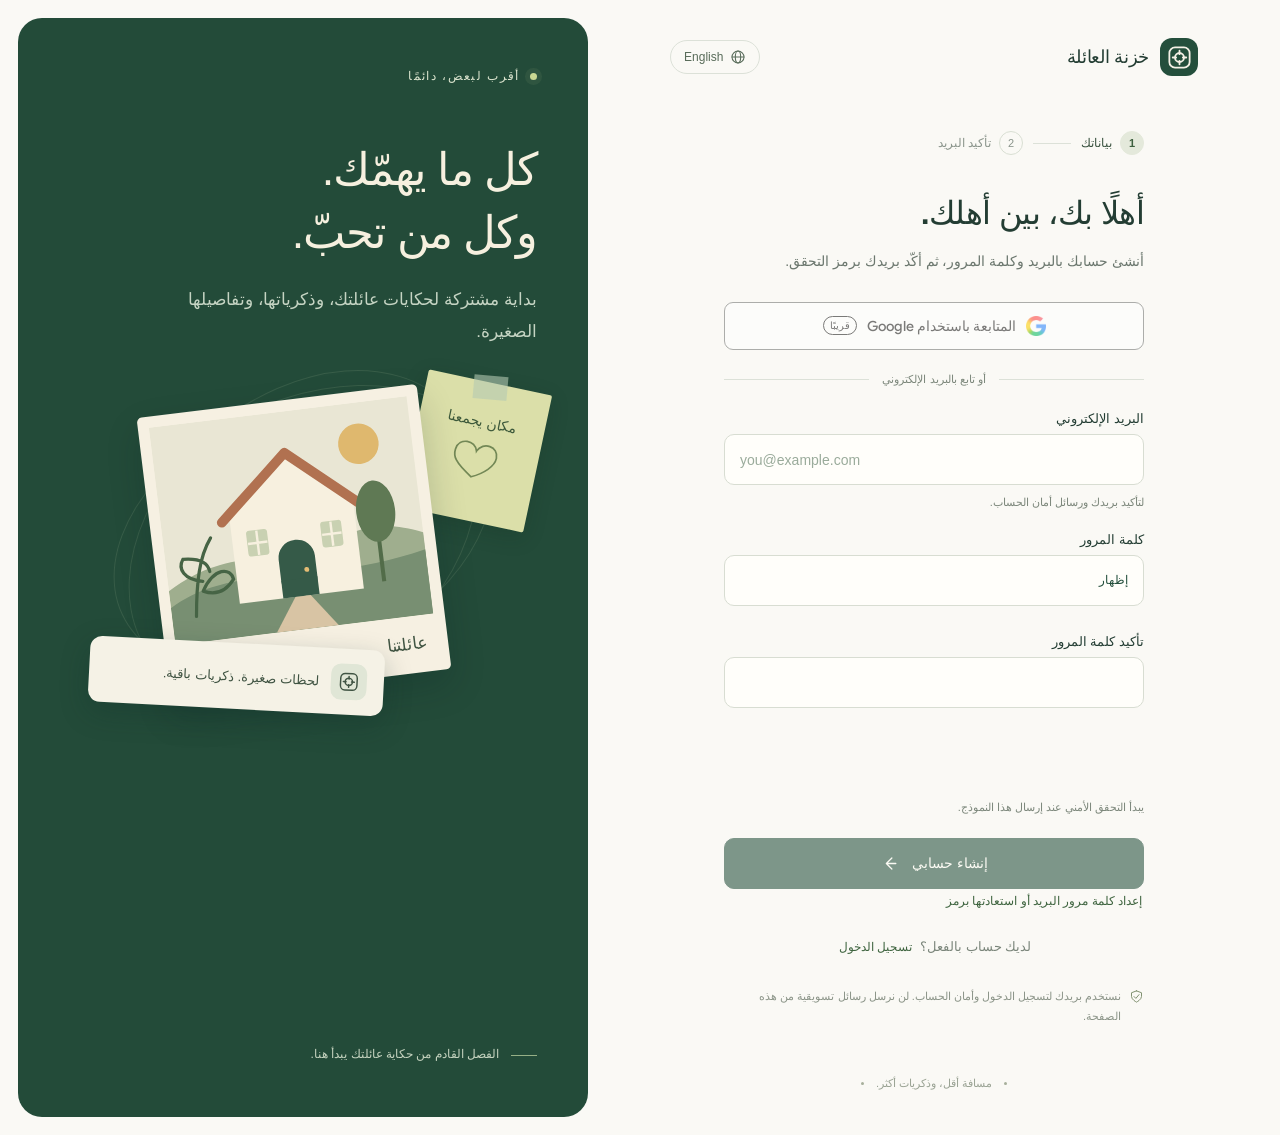
==== index.html @ 89967d1d "Publish complete Family Vault RE website" ====
<!doctype html>
<html lang="ar" dir="rtl">
<head>
  <meta charset="utf-8">
  <meta name="viewport" content="width=device-width, initial-scale=1">
  <meta name="color-scheme" content="light">
  <meta name="referrer" content="strict-origin-when-cross-origin">
  <meta http-equiv="Content-Security-Policy" content="default-src 'self'; base-uri 'none'; object-src 'none'; form-action 'self'; script-src 'self' https://challenges.cloudflare.com; style-src 'self' 'unsafe-inline'; frame-src https://challenges.cloudflare.com; connect-src 'self' https://huyjbntitgxqchnmwcvg.supabase.co https://challenges.cloudflare.com; img-src 'self' data:; font-src 'self'">
  <meta name="description" content="أنشئ حسابك في خزنة العائلة باستخدام رمز تحقق يُرسل إلى بريدك الإلكتروني.">
  <title>أنشئ حسابك · خزنة العائلة</title>
  <link rel="icon" href="assets/favicon.svg" type="image/svg+xml">
  <link rel="stylesheet" href="styles.css">
  <link rel="stylesheet" href="oauth.css">
  <link rel="stylesheet" href="password.css">
  <link rel="preconnect" href="https://challenges.cloudflare.com">
  <script type="module" src="assets/app.js?v=ab062a58aeb7a059"></script>
</head>
<body>
  <svg class="icon-library" xmlns="http://www.w3.org/2000/svg" aria-hidden="true">
    <symbol id="i-vault" viewBox="0 0 24 24"><rect x="3" y="3" width="18" height="18" rx="5"/><circle cx="12" cy="12" r="4"/><path d="M12 6v3m0 6v3m-6-6h3m6 0h3"/></symbol>
    <symbol id="i-arrow" viewBox="0 0 24 24"><path d="m9 5 7 7-7 7M4 12h12"/></symbol>
    <symbol id="i-check" viewBox="0 0 24 24"><path d="m5 12 4 4L19 6"/></symbol>
    <symbol id="i-mail" viewBox="0 0 24 24"><rect x="3" y="5" width="18" height="14" rx="3"/><path d="m4 7 8 6 8-6"/></symbol>
    <symbol id="i-key" viewBox="0 0 24 24"><circle cx="8" cy="9" r="5"/><path d="m12 13 8 8m-3-3 3-3m-6 0 3-3M7 8h.01"/></symbol>
    <symbol id="i-shield" viewBox="0 0 24 24"><path d="m12 3 8 3v6c0 5-8 9-8 9S4 17 4 12V6l8-3Z"/><path d="m8 12 3 3 5-6"/></symbol>
    <symbol id="i-globe" viewBox="0 0 24 24"><circle cx="12" cy="12" r="9"/><ellipse cx="12" cy="12" rx="4" ry="9"/><path d="M3 12h18"/></symbol>
  </svg>
  <main class="layout">
    <aside class="story" aria-labelledby="story-title">
      <div class="story-top"><span class="story-dot"></span><span data-i18n="storyEyebrow">أقرب لبعض، دائمًا</span></div>
      <div class="story-copy">
        <h1 id="story-title" data-i18n="storyTitle">كل ما يهمّك.
وكل من تحبّ.</h1>
        <p data-i18n="storyText">بداية مشتركة لحكايات عائلتك، وذكرياتها، وتفاصيلها الصغيرة.</p>
      </div>
      <div class="memory-scene" aria-hidden="true">
        <div class="orbit orbit-one"></div><div class="orbit orbit-two"></div>
        <div class="small-note"><span class="note-pin"></span><span data-i18n="memoryLabel">مكان يجمعنا</span><svg class="note-heart" viewBox="0 0 70 60"><path d="M35 51C10 36 6 29 7 19c2-17 24-17 28-3C41 1 63 4 63 20c0 11-12 23-28 31Z"/></svg></div>
        <div class="memory-photo">
          <svg class="house-art" viewBox="0 0 320 270" fill="none">
            <rect width="320" height="270" fill="#e9e6d4"/><circle cx="254" cy="51" r="25" fill="#dfb86e"/>
            <path d="M0 203c76-45 136-18 175-28 46-12 82-34 145-6v101H0Z" fill="#9fae8e"/>
            <path d="M0 224c84-48 174-3 320-34v80H0Z" fill="#788f72"/>
            <path d="m85 123 77-66 77 66v106H85V123Z" fill="#f7f0df"/>
            <path d="m75 127 87-76 88 76" stroke="#b17150" stroke-width="12" stroke-linecap="round" stroke-linejoin="round"/>
            <rect x="139" y="159" width="45" height="70" rx="22" fill="#355a48"/>
            <path d="M139 207h45v22h-45Z" fill="#355a48"/>
            <rect x="103" y="141" width="26" height="32" rx="4" fill="#c9d1b2"/><rect x="195" y="141" width="26" height="32" rx="4" fill="#c9d1b2"/>
            <path d="M116 142v30m-12-15h24m80-15v30m-12-15h24" stroke="#f7f0df" stroke-width="3"/>
            <circle cx="172" cy="197" r="3" fill="#e4bc74"/><path d="M30 238c5-41 12-72 29-94m-16 52c-23-5-29-19-21-30 21 1 30 8 31 19m-11 23c17-28 37-25 39-10-12 15-25 17-39 10" stroke="#466445" stroke-width="4" stroke-linecap="round"/>
            <path d="M265 223v-68" stroke="#526c49" stroke-width="5"/><ellipse cx="265" cy="136" rx="24" ry="38" fill="#5f7954"/>
            <path d="M154 229h19l30 41h-77Z" fill="#d8c4a4"/>
          </svg>
          <div class="photo-caption"><span data-i18n="collection">عائلتنا</span><span class="caption-spark">✳</span></div>
        </div>
        <div class="memory-tag"><span class="tag-mark"><svg class="icon"><use href="#i-vault"/></svg></span><span data-i18n="memories">لحظات صغيرة. ذكريات باقية.</span></div>
      </div>
      <div class="story-bottom"><span class="story-line"></span><p data-i18n="storyFooter">الفصل القادم من حكاية عائلتك يبدأ هنا.</p></div>
    </aside>
    <section class="auth-pane" aria-label="Family Vault account">
      <header class="topbar">
        <div class="brand"><span class="brand-icon"><svg class="icon"><use href="#i-vault"/></svg></span><span data-i18n="brand">خزنة العائلة</span></div>
        <button id="language-button" class="language-button" type="button" aria-label="Switch to English"><svg class="icon"><use href="#i-globe"/></svg><span data-i18n="language">English</span></button>
      </header>
      <div class="form-wrap">
        <noscript><p class="alert">فعّل JavaScript لاستخدام صفحة التسجيل. Enable JavaScript to create an account.</p></noscript>
        <ol class="steps" id="steps" aria-label="خطوات التسجيل">
          <li id="step-details" aria-current="step"><span class="step-number">1</span><span data-i18n="stepDetails">بياناتك</span></li>
          <li class="step-connector" aria-hidden="true"></li>
          <li id="step-verify"><span class="step-number">2</span><span data-i18n="stepVerify">تأكيد البريد</span></li>
        </ol>
        <div id="auth-screen">
          <div id="screen-icon" class="screen-icon" hidden><svg class="icon"><use href="#i-mail"/></svg></div>
          <h2 id="screen-title" tabindex="-1">أهلًا بك، بين أهلك.</h2>
          <p id="screen-description" class="description">أنشئ حسابك بالبريد وكلمة المرور، ثم أكّد بريدك برمز التحقق.</p>
          <div id="code-recipient" class="code-recipient" hidden><strong id="delivery-email" dir="ltr"></strong><button id="change-email" class="text-button" type="button" data-i18n="changeEmail">تغيير البريد</button></div>
          <p id="form-alert" class="alert" role="alert" hidden></p>
          <p id="form-notice" class="notice" role="status" hidden></p>
          <div id="social-signin" class="social-signin">
            <button id="oauth-google" class="oauth-button google-button" type="button" disabled>
              <img class="provider-logo" src="assets/google-g.png" width="20" height="20" alt="">
              <span data-i18n="googleSignin">المتابعة باستخدام Google</span><small id="oauth-google-status" data-i18n="providerSoon">قريبًا</small>
            </button>
            <button id="oauth-apple" class="oauth-button apple-button" type="button" disabled hidden>
              <svg class="provider-logo" viewBox="0 0 24 24" aria-hidden="true"><path fill="currentColor" d="M17.05 12.54c.03 3.25 2.85 4.33 2.88 4.34-.02.08-.45 1.55-1.48 3.07-.9 1.31-1.84 2.62-3.31 2.65-1.44.03-1.9-.86-3.54-.86-1.64 0-2.16.83-3.52.89-1.42.05-2.49-1.43-3.4-2.74-1.85-2.69-3.27-7.61-1.37-10.93a5.27 5.27 0 0 1 4.48-2.71c1.4-.03 2.73.95 3.59.95.85 0 2.46-1.17 4.15-1 .71.03 2.68.29 3.95 2.15-.1.06-2.37 1.38-2.34 4.19ZM14.38 3.93C15.14 3 15.65 1.7 15.51.4c-1.1.04-2.43.73-3.22 1.66-.7.82-1.31 2.13-1.14 3.39 1.23.09 2.48-.63 3.23-1.52Z"/></svg>
              <span data-i18n="appleSignin">المتابعة باستخدام Apple</span><small id="oauth-apple-status" data-i18n="providerSoon">قريبًا</small>
            </button>
            <div class="auth-divider"><span data-i18n="emailAlternative">أو تابع بالبريد الإلكتروني</span></div>
          </div>
          <form id="auth-form" novalidate method="post">
            <div id="details-fields">
              <div class="field"><label for="email" data-i18n="email">البريد الإلكتروني</label><input id="email" name="email" type="email" autocomplete="username" inputmode="email" dir="ltr" maxlength="254" placeholder="you@example.com" spellcheck="false" autocapitalize="none" aria-describedby="email-help email-error"><span id="email-help" class="field-help" data-i18n="emailHelp">لتأكيد بريدك ورسائل أمان الحساب.</span><span id="email-error" class="field-error" hidden></span></div>
              <div class="field">
                <label for="password" data-i18n="password">كلمة المرور</label>
                <div class="password-control"><input id="password" name="password" type="password" autocomplete="new-password" dir="ltr" aria-describedby="password-help password-error" spellcheck="false"><button id="toggle-password" class="password-toggle" type="button" aria-controls="password confirm-password" aria-pressed="false" data-i18n="showPassword">إظهار</button></div>
                <span id="password-help" class="field-help"></span><span id="password-error" class="field-error" hidden></span>
              </div>
              <div id="confirm-password-field" class="field"><label for="confirm-password" data-i18n="confirmPassword">تأكيد كلمة المرور</label><input id="confirm-password" name="confirm_password" type="password" autocomplete="new-password" dir="ltr" aria-describedby="confirm-password-error" spellcheck="false"><span id="confirm-password-error" class="field-error" hidden></span></div>
              <div id="unconfirmed-account" class="verification-reminder" hidden><p class="field-help" data-i18n="unconfirmedHelp">أكّد بريدك قبل تسجيل الدخول. يمكنك طلب رمز تأكيد جديد.</p><button id="send-confirmation" class="text-button" type="button" data-i18n="sendConfirmation">إرسال رمز التأكيد</button></div>
            </div>
            <div id="code-fields" hidden>
              <p id="email-setup-help" class="field-help" data-i18n="emailSetupHelp" hidden>بعد تأكيد الرمز، أكمل وسائل أمان حسابك ثم عيّن كلمة مرور الدخول بالبريد.</p>
              <div class="field"><label for="verification-code" data-i18n="codeLabel">رمز التحقق</label><input id="verification-code" name="code" class="code-input" type="text" inputmode="numeric" autocomplete="one-time-code" dir="ltr" maxlength="32" placeholder="00000000" aria-describedby="code-help code-error"><span id="code-help" class="field-help" data-i18n="codeHelp">يمكنك لصق الرمز كاملًا.</span><span id="code-error" class="field-error" hidden></span></div>
              <div class="code-timing"><span id="expiry-label"></span><button id="resend-code" class="text-button" type="button" disabled>إرسال رمز جديد</button></div>
              <p class="delivery-help" data-i18n="deliveryHelp">قد يستغرق وصول الرسالة دقيقة. تفقّد مجلد الرسائل غير المرغوب فيها إن لم تجدها.</p>
              <p class="field-help" data-i18n="existingAccountHelp">هل لديك حساب بالفعل؟ عُد إلى تسجيل الدخول باستخدام وسيلتك الحالية.</p>
              <button id="back-to-signin" class="text-button" type="button" data-i18n="signinLink">تسجيل الدخول</button>
            </div>
            <div id="challenge-area" class="challenge-area">
              <p id="resend-check-note" class="field-help" data-i18n="resendCheck" hidden>التحقق الأمني أدناه مطلوب عند إرسال رمز جديد.</p>
              <div id="turnstile-widget" dir="ltr"></div>
              <div class="captcha-status-row"><span id="captcha-status" class="field-help" role="status">يبدأ التحقق الأمني عند إرسال هذا النموذج.</span><button id="retry-captcha" class="text-button" type="button" data-i18n="retry" hidden>إعادة المحاولة</button><button id="cancel-captcha" class="text-button" type="button" data-i18n="cancelCheck" hidden>إلغاء التحقق</button></div>
              <p id="captcha-help" class="field-help" data-i18n="captchaHelp" hidden>إذا استمر التعذّر، جرّب الصفحة في Chrome أو Edge. يمكنك أيضًا الدخول باستخدام Google.</p>
            </div>
            <button id="submit-button" class="primary-button" type="submit" disabled><span id="submit-label">إنشاء حسابي</span><svg class="icon direction-arrow"><use href="#i-arrow"/></svg><span class="spinner" aria-hidden="true"></span></button>
            <button id="email-password-code" class="text-button" type="button" data-i18n="emailSetupRequest">إعداد كلمة مرور البريد أو استعادتها برمز</button>
          </form>
          <div id="account-switch" class="account-switch"><span id="mode-prompt">لديك حساب بالفعل؟</span><button id="mode-button" class="text-button" type="button">تسجيل الدخول</button></div>
          <button id="passkey-signin" class="secondary-button" type="button" hidden><svg class="icon"><use href="#i-key"/></svg><span data-i18n="passkeySignin">الدخول بمفتاح مرور</span></button>
          <p id="privacy-note" class="privacy-note"><svg class="icon"><use href="#i-shield"/></svg><span data-i18n="privacy">نستخدم بريدك لتسجيل الدخول وأمان الحساب. لن نرسل رسائل تسويقية من هذه الصفحة.</span></p>
        </div>
        <section id="success-screen" hidden aria-labelledby="success-title">
          <div class="success-symbol"><svg class="icon"><use href="#i-check"/></svg></div>
          <h2 id="success-title" tabindex="-1" data-i18n="successTitle">أصبحت جاهزًا.</h2>
          <p class="description" data-i18n="successText">تم تأكيد بريدك وتسجيل دخولك إلى حسابك في خزنة العائلة.</p>
          <div class="verified-email"><svg class="icon"><use href="#i-check"/></svg><div><span data-i18n="emailVerified">البريد مؤكّد</span><strong id="verified-email" dir="ltr"></strong></div></div>
          <div class="passkey-card" hidden><svg class="icon passkey-card-icon"><use href="#i-key"/></svg><h3 data-i18n="passkeyTitle">الدخول القادم أسهل.</h3><p data-i18n="passkeyText">أضف مفتاح مرور لتسجيل الدخول ببصمة الإصبع أو التعرّف على الوجه أو رمز جهازك.</p><button id="add-passkey" class="primary-button" type="button"><span data-i18n="addPasskey">إضافة مفتاح مرور</span></button><p id="passkey-support" class="field-help" data-i18n="passkeyUnavailable" hidden></p><p id="local-passkey-note" class="local-note" data-i18n="localPasskey"></p></div>
          <p id="success-alert" class="alert" role="alert" hidden></p><p id="passkey-saved" class="notice" role="status" data-i18n="passkeySavedText" hidden></p>
          <button id="sign-out" class="secondary-button" type="button" data-i18n="signOut">تسجيل الخروج</button>
        </section>
      </div>
      <footer class="page-footer"><span class="footer-dot"></span><span data-i18n="footer">مسافة أقل، وذكريات أكثر.</span><span class="footer-dot"></span></footer>
    </section>
  </main>
</body>
</html>
---- styles.css ----
:root{font-family:"Segoe UI",Tahoma,Arial,sans-serif;color:#233d33;background:#faf9f5;font-synthesis:none;--green:#244f3c;--ink:#233d33;--muted:#6b776e;--line:#dce1d8;--paper:#faf9f5;--danger:#a33f31}*{box-sizing:border-box}body{margin:0}button,input{font:inherit}button{cursor:pointer}button:disabled{cursor:default;opacity:.58}button,input{-webkit-tap-highlight-color:transparent}button:focus-visible,input:focus-visible{outline:3px solid #9baa6d;outline-offset:4px}[hidden]{display:none!important}.icon-library{position:absolute;width:0;height:0;overflow:hidden}.icon{width:22px;height:22px;fill:none;stroke:currentColor;stroke-width:1.6;stroke-linecap:round;stroke-linejoin:round;flex-shrink:0}.layout{display:grid;grid-template-columns:minmax(360px,.93fr) minmax(470px,1.07fr);min-height:100svh;direction:ltr;padding:18px;gap:18px;max-width:1700px;margin:auto}.story,.auth-pane{direction:rtl}:root[dir=ltr] .story,:root[dir=ltr] .auth-pane{direction:ltr}.story{background:#234b39;color:#f6f0df;border-radius:24px;padding:clamp(32px,4vw,68px);display:flex;flex-direction:column;overflow:hidden;min-height:770px;position:relative}.story-top{display:flex;align-items:center;gap:10px;font-size:12px;font-weight:600;letter-spacing:.12em;color:#dce5cf}.story-dot{width:7px;height:7px;border-radius:50%;background:#c8d792;box-shadow:0 0 0 5px #c8d79213}.story-copy h1{white-space:pre-line;font-size:clamp(35px,3.5vw,54px);font-weight:500;line-height:1.4;letter-spacing:-1.2px;margin:55px 0 20px}:root[dir=ltr] .story-copy h1{font-family:Georgia,"Times New Roman",serif;font-size:clamp(39px,4vw,61px);line-height:1.14;letter-spacing:-1.8px}.story-copy>p{font-size:17px;color:#c5d4c3;line-height:1.9;max-width:370px;margin:0}.memory-scene{position:relative;height:340px;margin-top:32px;direction:ltr;isolation:isolate}.memory-photo{width:clamp(205px,22vw,295px);padding:11px;background:#f6f0e2;transform:rotate(-7deg);position:absolute;left:50%;top:20px;margin-left:-150px;border-radius:5px;box-shadow:0 15px 35px #061b2230}.house-art{width:100%;display:block;aspect-ratio:320/270}.photo-caption{display:flex;justify-content:space-between;align-items:center;padding:13px 9px 5px;color:#405442;font-size:17px;font-weight:600;direction:rtl}:root[dir=ltr] .photo-caption{direction:ltr}.caption-spark{font-size:24px;color:#9b714a}.small-note{position:absolute;width:126px;height:140px;right:-2px;top:1px;transform:rotate(12deg);background:#dbdfa9;border-radius:2px;color:#3d593b;padding:32px 12px 12px;text-align:center;font-size:14px;box-shadow:0 6px 20px #132a1e35}.note-pin{position:absolute;top:0;left:47px;transform:translateY(-7px) rotate(-7deg);width:34px;height:24px;background:#b5cbb396}.note-heart{display:block;width:57px;height:45px;margin:10px auto;fill:none;stroke:#738856;stroke-width:2.3;stroke-linecap:round}.memory-tag{position:absolute;bottom:11px;left:20px;right:0;max-width:295px;background:#f5f2e6;display:flex;align-items:center;gap:12px;padding:15px 17px;box-shadow:0 10px 28px #102d2844;border-radius:12px;color:#405443;font-size:13px;font-weight:500;transform:rotate(3deg);direction:rtl}:root[dir=ltr] .memory-tag{direction:ltr}.tag-mark{display:grid;place-items:center;width:36px;height:36px;border-radius:10px;background:#e0e6d6}.orbit{position:absolute;border:1px solid #c4d6b220;border-radius:50%;z-index:-1;width:400px;height:260px;left:50%;top:20px;transform:translateX(-50%) rotate(-25deg)}.orbit-two{transform:translateX(-50%) rotate(50deg);width:280px;height:390px;top:-40px}.story-bottom{margin-top:auto;padding-top:38px;display:flex;align-items:center;gap:12px;color:#c5d3bf;font-size:12px}.story-line{width:26px;height:1px;background:#96b087;flex-shrink:0}.story-bottom p{margin:0;line-height:1.8}.auth-pane{display:flex;flex-direction:column;padding:20px clamp(25px,5vw,80px) 12px;min-width:0}.topbar{display:flex;justify-content:space-between;align-items:center;gap:20px}.brand{display:flex;align-items:center;gap:11px;font-size:18px;font-weight:650;white-space:nowrap;letter-spacing:-.3px}.brand-icon{width:38px;height:38px;border-radius:12px;background:var(--green);color:#f5f1e6;display:grid;place-items:center}.brand-icon .icon{width:27px;height:27px}.language-button{border:1px solid var(--line);border-radius:24px;display:flex;align-items:center;gap:7px;padding:8px 13px;background:transparent;color:#596c5a;font-size:12px}.language-button .icon{width:16px;height:16px}.language-button:hover{background:#eef0e8}.form-wrap{width:100%;max-width:420px;margin:auto; padding:55px 0 35px}.steps{list-style:none;padding:0;display:flex;align-items:center;gap:10px;color:#8a948b;font-size:12px;margin:0 0 35px}.steps li{display:flex;align-items:center;gap:8px;white-space:nowrap}.steps .step-connector{height:1px;width:38px;background:var(--line)}.step-number{width:24px;height:24px;display:grid;place-items:center;border:1px solid #d9dfd3;border-radius:50%;font-family:Arial,sans-serif;font-size:11px}.steps [aria-current=step]{color:#38513e;font-weight:600}.steps [aria-current=step] .step-number,.steps .complete .step-number{background:#e4e9db;border-color:#e4e9db;color:#3d603e}h2{font-size:32px;font-weight:600;line-height:1.45;letter-spacing:-.6px;margin:0 0 12px;outline:none}h2:focus{outline:none}:root[dir=ltr] h2{font-size:34px;letter-spacing:-1.1px}.description{font-size:14px;line-height:1.9;color:var(--muted);margin:0 0 27px;max-width:390px}.field{display:flex;flex-direction:column;margin-bottom:20px;gap:8px}.field label{font-size:13px;font-weight:600}.field input{background:#fffefa;border:1px solid #d8ddd2;border-radius:10px;color:#273b30;height:51px;padding:0 15px;min-width:0;width:100%;font-size:15px;transition:border-color .15s,box-shadow .15s}.field input:hover{border-color:#b3c0aa}.field input:focus{outline:none;border-color:#78936a;box-shadow:0 0 0 3px #bccba930}.field input::placeholder{color:#9aab9b;font-size:14px}.field input[aria-invalid=true]{border-color:var(--danger);box-shadow:0 0 0 3px #a33f310d}.field-help{font-size:11px;line-height:1.7;color:#7c877b}.field-error{font-size:12px;color:var(--danger);line-height:1.7}.challenge-area{margin:19px 0 20px;min-height:90px}#turnstile-widget{min-height:65px}.captcha-status-row{display:flex;align-items:center;justify-content:space-between;gap:8px;margin-top:5px}.primary-button{width:100%;height:51px;padding:0 19px;background:var(--green);color:#fbfbf2;border:1px solid var(--green);border-radius:10px;display:flex;align-items:center;justify-content:center;gap:13px;font-size:14px;font-weight:600;transition:background .15s,transform .15s}.primary-button:hover:not(:disabled){background:#173c2d;transform:translateY(-1px)}.primary-button .icon{width:19px;height:19px}:root[dir=rtl] .direction-arrow{transform:scaleX(-1)}.account-switch{display:flex;justify-content:center;gap:6px;align-items:baseline;flex-wrap:wrap;margin:22px 0 0;font-size:13px;color:#7a857a}.text-button{background:none;border:0;padding:2px;color:#3e643f;font-weight:600;font-size:12px;line-height:1.7;white-space:nowrap;text-underline-offset:4px}.text-button:hover:not(:disabled){text-decoration:underline}.privacy-note{font-size:11px;line-height:1.8;color:#8b9488;text-align:start;display:flex;align-items:flex-start;gap:8px;margin:28px 0 0}.privacy-note .icon{width:15px;height:15px;margin-top:2px;color:#809170}.page-footer{display:flex;gap:12px;align-items:center;justify-content:center;color:#9aa394;font-size:11px;padding:15px 0}.footer-dot{width:3px;height:3px;border-radius:50%;background:#a7af9b}.screen-icon,.success-symbol{height:52px;width:52px;border-radius:16px;background:#e8eddf;color:#537348;display:grid;place-items:center;margin-bottom:20px}.screen-icon .icon{width:27px;height:27px}.code-recipient{display:flex;align-items:center;gap:12px;flex-wrap:wrap;margin:-13px 0 26px;font-size:14px}.code-recipient strong{overflow-wrap:anywhere;font-weight:600}.field .code-input{height:62px;text-align:center;font-family:Consolas,monospace;font-size:28px;letter-spacing:7px;padding-inline-start:20px}.field .code-input::placeholder{font-size:28px;color:#c2c8bc}.code-timing{display:flex;justify-content:space-between;align-items:center;gap:12px;font-size:11px;color:#808a7b}.delivery-help{font-size:12px;color:#7b8578;line-height:1.8;margin:19px 0 0}.alert,.notice{font-size:13px;line-height:1.8;padding:12px 15px;border:1px solid #e6bfb4;border-radius:9px;color:#983e30;background:#fff1eb;margin:0 0 20px;overflow-wrap:anywhere}.notice{color:#3c693d;border-color:#d5dfc8;background:#f0f4e9}.secondary-button{height:44px;width:100%;display:flex;align-items:center;justify-content:center;gap:8px;margin-top:16px;border:1px solid #d8dfd0;border-radius:9px;color:#456147;background:transparent;font-size:13px}.secondary-button:hover:not(:disabled){background:#f0f2e9}.secondary-button .icon{width:18px;height:18px}.success-symbol{background:#dfe9d0;width:64px;height:64px;border-radius:50%;margin-bottom:24px}.success-symbol .icon{width:32px;height:32px;stroke-width:2}.verified-email{display:flex;align-items:center;gap:13px;padding:15px;background:#eff3e9;border:1px solid #e1e8d8;border-radius:11px;margin:24px 0}.verified-email .icon{color:#6e8b56}.verified-email>div{display:flex;flex-direction:column;gap:4px;min-width:0}.verified-email span{font-size:11px;color:#6f8062}.verified-email strong{font-size:14px;font-weight:500;overflow-wrap:anywhere}.passkey-card{border:1px solid var(--line);border-radius:14px;padding:23px}.passkey-card-icon{color:#668356;margin-bottom:5px}.passkey-card h3{font-size:18px;font-weight:600;margin:8px 0}.passkey-card p{font-size:13px;line-height:1.8;color:var(--muted);margin:0 0 19px}.passkey-card .local-note{font-size:11px;margin:14px 0 0;color:#8b8c79}.spinner{display:none;width:17px;height:17px;border:2px solid #ffffff50;border-top-color:white;border-radius:50%;animation:spin 1s linear infinite}[aria-busy=true] .spinner{display:block}[aria-busy=true] .direction-arrow{display:none}#success-alert,#passkey-saved{margin-top:18px;margin-bottom:0}@keyframes spin{to{transform:rotate(360deg)}}@media(min-width:1450px){.story{min-height:860px}.memory-scene{margin-top:50px;height:370px}.small-note{right:25px}.memory-tag{bottom:0}}@media(max-width:1100px){.layout{grid-template-columns:.95fr 1.05fr;padding:12px;gap:0}.story{padding:35px 30px}.auth-pane{padding:20px 30px 8px}.story-copy h1{margin-top:43px}.memory-photo{margin-left:-112px}.small-note{right:-8px;width:109px}.memory-tag{left:-5px}.story-copy>p{font-size:15px}.brand{font-size:16px}}@media(max-width:850px){.layout{display:block;padding:0;min-height:100svh}.story{display:none}.auth-pane{min-height:100svh;padding:24px 26px 10px;max-width:620px;margin:auto}.form-wrap{padding:45px 0 35px}.topbar{gap:10px}.page-footer{padding:16px 0}.brand{font-size:18px}h2{font-size:31px}.description{font-size:14px}.privacy-note{margin-top:26px}}@media(max-width:380px){.auth-pane{padding-inline:20px}.brand{font-size:16px;gap:8px}.language-button{padding:7px 10px}.form-wrap{padding-top:37px}.field .code-input{font-size:24px;letter-spacing:5px}.steps{font-size:11px;gap:8px}h2,:root[dir=ltr] h2{font-size:28px}.code-timing{flex-wrap:wrap}.passkey-card{padding:19px}}@media(prefers-reduced-motion:reduce){*,*::before,*::after{animation:none!important;transition:none!important;scroll-behavior:auto!important}}
---- oauth.css ----
.google-button { font-family: 'Google Sans', Arial, sans-serif; }
@font-face { font-family: 'Google Sans'; font-style: normal; font-weight: 500; font-display: swap; src: url('assets/google-sans-medium.ttf') format('truetype'); }
.social-signin { margin: 0 0 25px; }
.oauth-button { display: flex; align-items: center; justify-content: center; gap: 12px; min-height: 48px; width: 100%; padding: 11px 15px; border-radius: 9px; font-size: 14px; font-weight: 550; }
.oauth-button + .oauth-button { margin-top: 11px; }
.google-button { background: #fff; color: #1f1f1f; border: 1px solid #747775; font-weight: 500; gap: 10px; }
.google-button:hover:not(:disabled) { background: #f7f8f8; }
.apple-button { background: #111; color: #fff; border: 1px solid #111; }
.apple-button:hover:not(:disabled) { background: #303030; }
.provider-logo { width: 20px; height: 20px; flex-shrink: 0; }
.oauth-button small { font-size: 10px; padding: 2px 6px; border: 1px solid currentColor; border-radius: 10px; font-weight: 400; white-space: nowrap; }
.auth-divider { display: flex; align-items: center; gap: 13px; color: #7c877b; font-size: 11px; margin: 23px 0 0; }
.auth-divider::before, .auth-divider::after { content: ''; height: 1px; background: var(--line); flex: 1; }
.auth-divider span { white-space: nowrap; }
@media (max-width: 380px) { .oauth-button { font-size: 13px; gap: 9px; } }
---- password.css ----
.password-control { position: relative; direction: ltr; }
.password-control input { padding-inline-end: 78px; }
.password-toggle { position: absolute; inset-inline-end: 8px; top: 50%; transform: translateY(-50%); border: 0; border-radius: 5px; background: transparent; color: var(--green, #355a48); padding: 8px; font: inherit; font-size: 12px; cursor: pointer; }
.password-toggle:hover { background: #eef1e9; }
.password-toggle:focus-visible { outline: 2px solid #355a48; outline-offset: 1px; }
.verification-reminder { padding: 0 0 16px; }
#code-fields > .text-button { margin-top: 6px; }
[hidden] { display: none !important; }
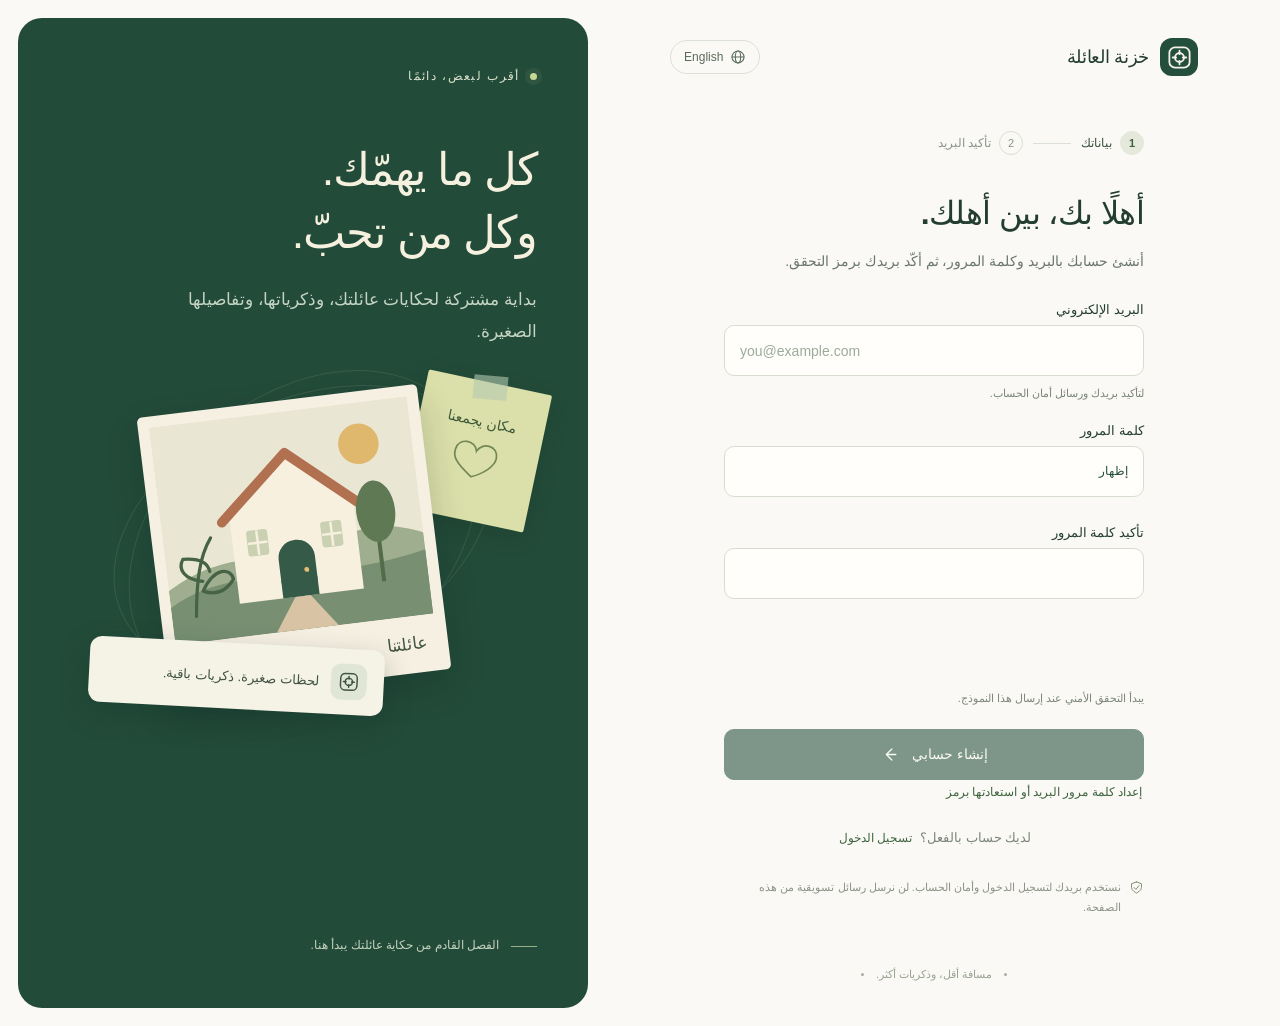
==== commit 5a629a96: "Enforce ordered security setup and human-reviewed 2FA removal" ====
--- a/index.html
+++ b/index.html
@@ -13,7 +13,7 @@
   <link rel="stylesheet" href="oauth.css">
   <link rel="stylesheet" href="password.css">
   <link rel="preconnect" href="https://challenges.cloudflare.com">
-  <script type="module" src="assets/app.js?v=ab062a58aeb7a059"></script>
+  <script type="module" src="assets/app.js?v=9fa6f26d09cbaffc"></script>
 </head>
 <body>
   <svg class="icon-library" xmlns="http://www.w3.org/2000/svg" aria-hidden="true">
@@ -76,7 +76,7 @@
           <div id="code-recipient" class="code-recipient" hidden><strong id="delivery-email" dir="ltr"></strong><button id="change-email" class="text-button" type="button" data-i18n="changeEmail">تغيير البريد</button></div>
           <p id="form-alert" class="alert" role="alert" hidden></p>
           <p id="form-notice" class="notice" role="status" hidden></p>
-          <div id="social-signin" class="social-signin">
+          <div id="social-signin" class="social-signin" hidden>
             <button id="oauth-google" class="oauth-button google-button" type="button" disabled>
               <img class="provider-logo" src="assets/google-g.png" width="20" height="20" alt="">
               <span data-i18n="googleSignin">المتابعة باستخدام Google</span><small id="oauth-google-status" data-i18n="providerSoon">قريبًا</small>
@@ -87,6 +87,7 @@
             </button>
             <div class="auth-divider"><span data-i18n="emailAlternative">أو تابع بالبريد الإلكتروني</span></div>
           </div>
+          <button id="passkey-signin" class="secondary-button" type="button" hidden><svg class="icon"><use href="#i-key"/></svg><span data-i18n="passkeySignin">الدخول بمفتاح مرور</span></button>
           <form id="auth-form" novalidate method="post">
             <div id="details-fields">
               <div class="field"><label for="email" data-i18n="email">البريد الإلكتروني</label><input id="email" name="email" type="email" autocomplete="username" inputmode="email" dir="ltr" maxlength="254" placeholder="you@example.com" spellcheck="false" autocapitalize="none" aria-describedby="email-help email-error"><span id="email-help" class="field-help" data-i18n="emailHelp">لتأكيد بريدك ورسائل أمان الحساب.</span><span id="email-error" class="field-error" hidden></span></div>
@@ -110,13 +111,13 @@
               <p id="resend-check-note" class="field-help" data-i18n="resendCheck" hidden>التحقق الأمني أدناه مطلوب عند إرسال رمز جديد.</p>
               <div id="turnstile-widget" dir="ltr"></div>
               <div class="captcha-status-row"><span id="captcha-status" class="field-help" role="status">يبدأ التحقق الأمني عند إرسال هذا النموذج.</span><button id="retry-captcha" class="text-button" type="button" data-i18n="retry" hidden>إعادة المحاولة</button><button id="cancel-captcha" class="text-button" type="button" data-i18n="cancelCheck" hidden>إلغاء التحقق</button></div>
-              <p id="captcha-help" class="field-help" data-i18n="captchaHelp" hidden>إذا استمر التعذّر، جرّب الصفحة في Chrome أو Edge. يمكنك أيضًا الدخول باستخدام Google.</p>
+              <p id="captcha-help" class="field-help" data-i18n="captchaHelp" hidden>إذا استمر التعذّر، جرّب الصفحة في Chrome أو Edge. </p>
             </div>
             <button id="submit-button" class="primary-button" type="submit" disabled><span id="submit-label">إنشاء حسابي</span><svg class="icon direction-arrow"><use href="#i-arrow"/></svg><span class="spinner" aria-hidden="true"></span></button>
             <button id="email-password-code" class="text-button" type="button" data-i18n="emailSetupRequest">إعداد كلمة مرور البريد أو استعادتها برمز</button>
           </form>
           <div id="account-switch" class="account-switch"><span id="mode-prompt">لديك حساب بالفعل؟</span><button id="mode-button" class="text-button" type="button">تسجيل الدخول</button></div>
-          <button id="passkey-signin" class="secondary-button" type="button" hidden><svg class="icon"><use href="#i-key"/></svg><span data-i18n="passkeySignin">الدخول بمفتاح مرور</span></button>
+          
           <p id="privacy-note" class="privacy-note"><svg class="icon"><use href="#i-shield"/></svg><span data-i18n="privacy">نستخدم بريدك لتسجيل الدخول وأمان الحساب. لن نرسل رسائل تسويقية من هذه الصفحة.</span></p>
         </div>
         <section id="success-screen" hidden aria-labelledby="success-title">
